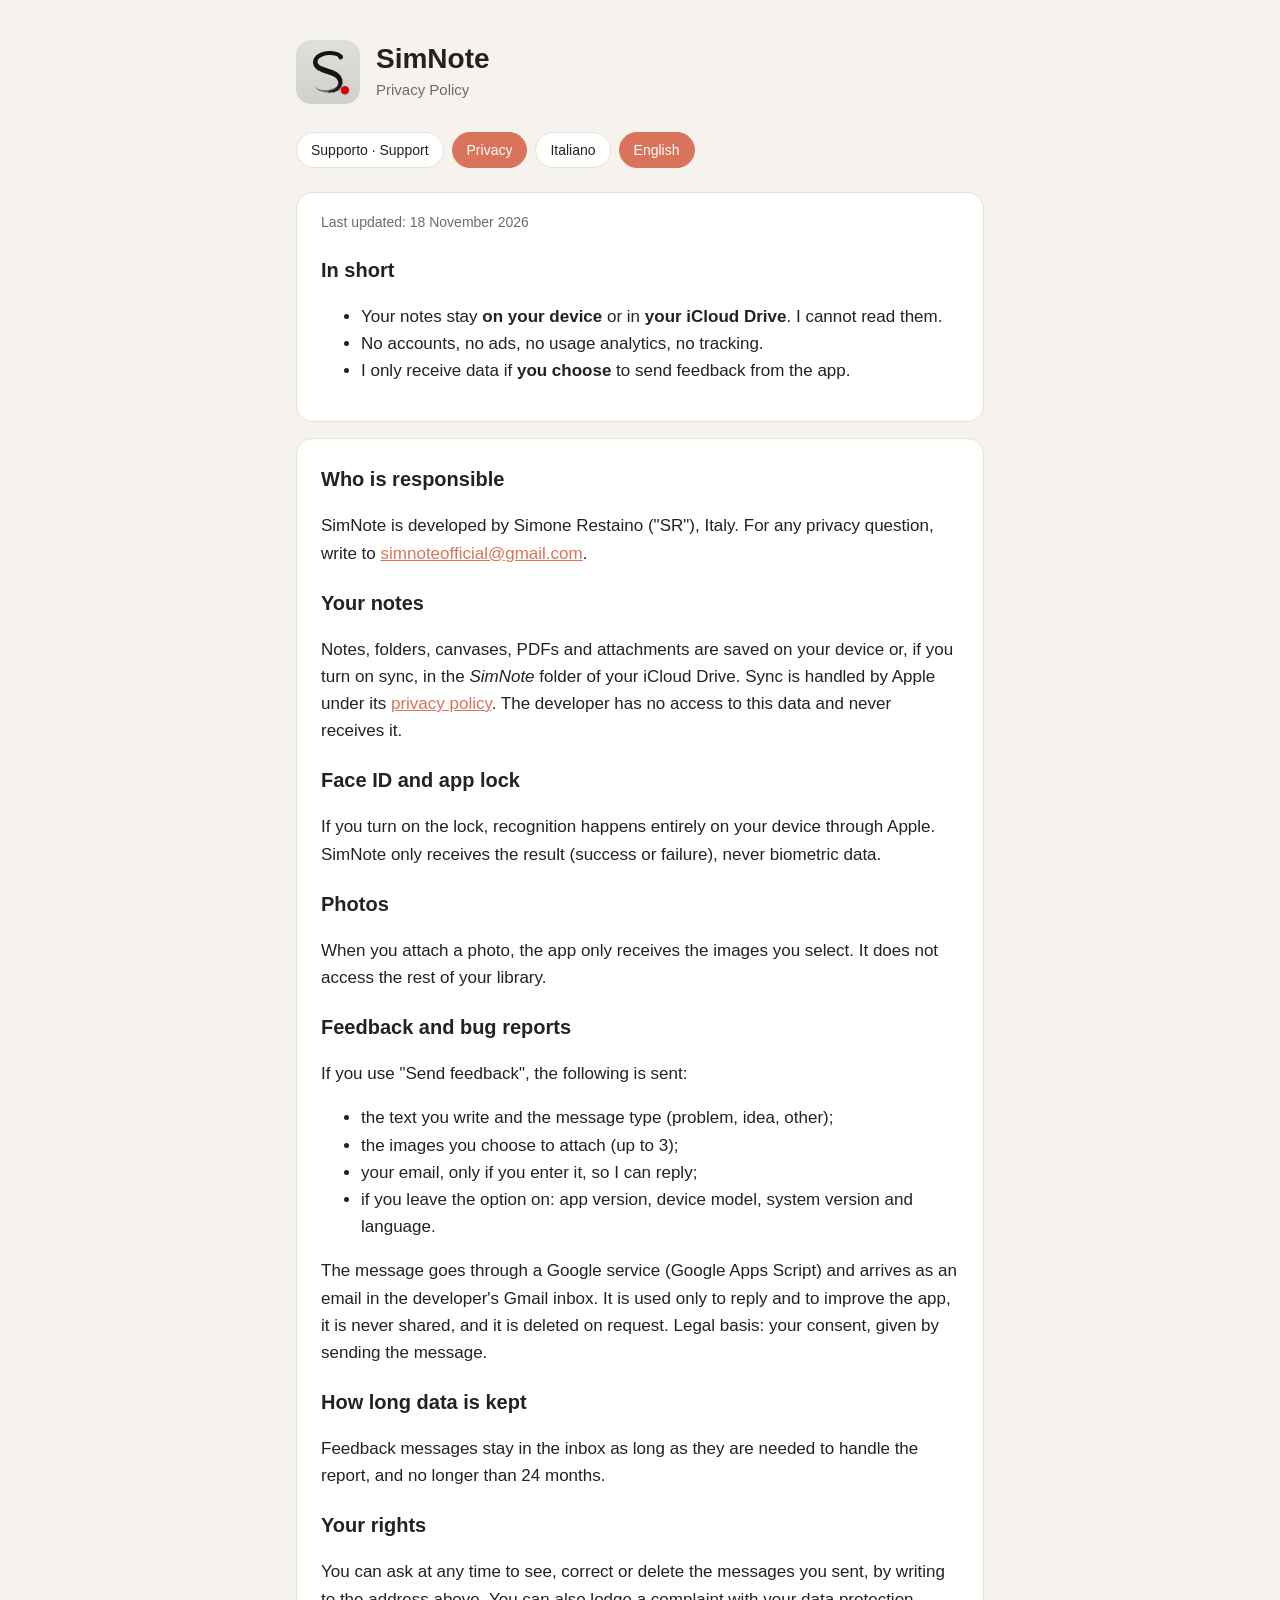
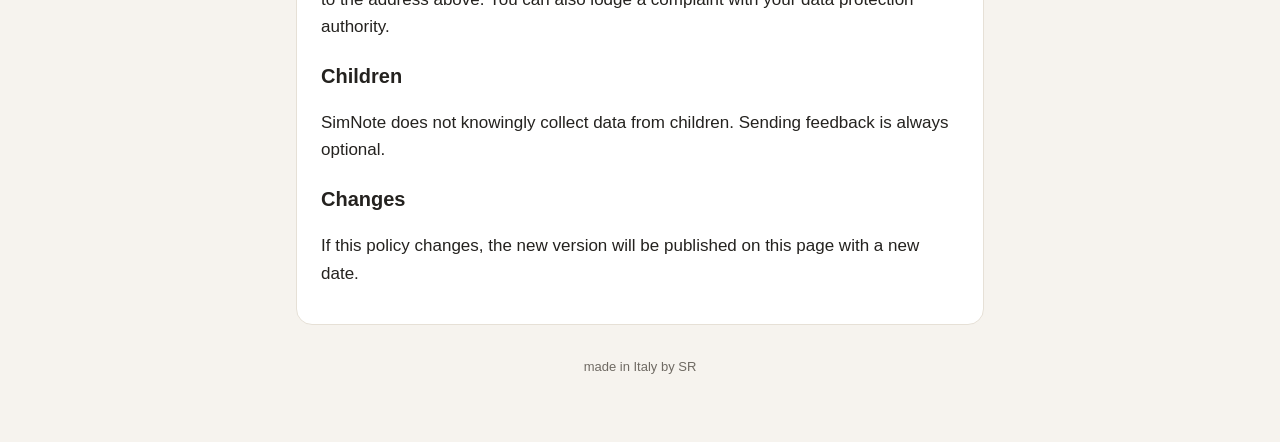
==== privacy.html @ 3bf7bce7 "SimNote website" ====
<!doctype html>
<html data-lang="en">
<head>
<meta charset="utf-8">
<meta name="viewport" content="width=device-width, initial-scale=1">
<title>SimNote · Privacy</title>
<link rel="icon" href="icon.png">
<link rel="stylesheet" href="style.css">
<script src="lang.js"></script>
</head>
<body>
<main>
  <header>
    <img src="icon.png" alt="">
    <div>
      <h1>SimNote</h1>
      <p><span lang="it">Informativa sulla privacy</span><span lang="en">Privacy Policy</span></p>
    </div>
  </header>
  <nav>
    <a href="index.html">Supporto · Support</a>
    <a href="privacy.html" class="on">Privacy</a>
    <button data-set="it" onclick="setLang('it')">Italiano</button>
    <button data-set="en" onclick="setLang('en')">English</button>
  </nav>

  <div lang="it">
  <section>
    <p class="muted">Ultimo aggiornamento: 18 novembre 2026</p>
    <h2>In breve</h2>
    <ul>
      <li>Le tue note restano <strong>sul tuo dispositivo</strong> o nel <strong>tuo iCloud Drive</strong>. Io non posso leggerle.</li>
      <li>Nessun account, nessuna pubblicità, nessuna statistica d'uso, nessun tracciamento.</li>
      <li>Ricevo dati solo se <strong>scegli tu</strong> di inviarmi un feedback dall'app.</li>
    </ul>
  </section>
  <section>
    <h2>Chi è il titolare</h2>
    <p>SimNote è sviluppata da Simone Restaino ("SR"), Italia. Per qualsiasi domanda sulla privacy scrivi a <a href="mailto:simnoteofficial@gmail.com">simnoteofficial@gmail.com</a>.</p>

    <h2>Le tue note</h2>
    <p>Note, cartelle, lavagne, PDF e allegati vengono salvati nella memoria del dispositivo oppure, se attivi la sincronizzazione, nella cartella <em>SimNote</em> del tuo iCloud Drive. La sincronizzazione è gestita da Apple secondo la sua <a href="https://www.apple.com/legal/privacy/">informativa</a>. Lo sviluppatore non ha accesso a questi dati e non li riceve mai.</p>

    <h2>Face ID e blocco dell'app</h2>
    <p>Se attivi il blocco, il riconoscimento avviene interamente sul dispositivo tramite Apple. SimNote riceve solo l'esito (riuscito o no), mai dati biometrici.</p>

    <h2>Foto</h2>
    <p>Quando alleghi una foto, l'app riceve solo le immagini che selezioni. Non accede al resto della tua libreria.</p>

    <h2>Feedback e segnalazioni</h2>
    <p>Se usi "Invia un feedback", vengono inviati:</p>
    <ul>
      <li>il testo che scrivi e il tipo di messaggio (problema, idea, altro);</li>
      <li>le immagini che scegli di allegare (fino a 3);</li>
      <li>la tua email, solo se la inserisci, per poterti rispondere;</li>
      <li>se lasci attiva l'opzione: versione dell'app, modello del dispositivo, versione del sistema e lingua.</li>
    </ul>
    <p>Il messaggio passa da un servizio di Google (Google Apps Script) e arriva come email alla casella dello sviluppatore su Gmail. Viene usato solo per rispondere e migliorare l'app, non viene ceduto a nessuno e viene cancellato su richiesta. Base giuridica: il tuo consenso, dato inviando il messaggio.</p>

    <h2>Quanto conservo i dati</h2>
    <p>I messaggi di feedback restano nella casella email finché servono a gestire la segnalazione, e comunque non oltre 24 mesi.</p>

    <h2>I tuoi diritti</h2>
    <p>Puoi chiedere in qualsiasi momento di vedere, correggere o cancellare i messaggi che mi hai inviato, scrivendo all'indirizzo qui sopra. Puoi anche presentare reclamo al Garante per la protezione dei dati personali.</p>

    <h2>Minori</h2>
    <p>SimNote non raccoglie consapevolmente dati di minori. L'invio del feedback è sempre facoltativo.</p>

    <h2>Modifiche</h2>
    <p>Se questa informativa cambia, la nuova versione sarà pubblicata su questa pagina con una nuova data.</p>
  </section>
  </div>

  <div lang="en">
  <section>
    <p class="muted">Last updated: 18 November 2026</p>
    <h2>In short</h2>
    <ul>
      <li>Your notes stay <strong>on your device</strong> or in <strong>your iCloud Drive</strong>. I cannot read them.</li>
      <li>No accounts, no ads, no usage analytics, no tracking.</li>
      <li>I only receive data if <strong>you choose</strong> to send feedback from the app.</li>
    </ul>
  </section>
  <section>
    <h2>Who is responsible</h2>
    <p>SimNote is developed by Simone Restaino ("SR"), Italy. For any privacy question, write to <a href="mailto:simnoteofficial@gmail.com">simnoteofficial@gmail.com</a>.</p>

    <h2>Your notes</h2>
    <p>Notes, folders, canvases, PDFs and attachments are saved on your device or, if you turn on sync, in the <em>SimNote</em> folder of your iCloud Drive. Sync is handled by Apple under its <a href="https://www.apple.com/legal/privacy/">privacy policy</a>. The developer has no access to this data and never receives it.</p>

    <h2>Face ID and app lock</h2>
    <p>If you turn on the lock, recognition happens entirely on your device through Apple. SimNote only receives the result (success or failure), never biometric data.</p>

    <h2>Photos</h2>
    <p>When you attach a photo, the app only receives the images you select. It does not access the rest of your library.</p>

    <h2>Feedback and bug reports</h2>
    <p>If you use "Send feedback", the following is sent:</p>
    <ul>
      <li>the text you write and the message type (problem, idea, other);</li>
      <li>the images you choose to attach (up to 3);</li>
      <li>your email, only if you enter it, so I can reply;</li>
      <li>if you leave the option on: app version, device model, system version and language.</li>
    </ul>
    <p>The message goes through a Google service (Google Apps Script) and arrives as an email in the developer's Gmail inbox. It is used only to reply and to improve the app, it is never shared, and it is deleted on request. Legal basis: your consent, given by sending the message.</p>

    <h2>How long data is kept</h2>
    <p>Feedback messages stay in the inbox as long as they are needed to handle the report, and no longer than 24 months.</p>

    <h2>Your rights</h2>
    <p>You can ask at any time to see, correct or delete the messages you sent, by writing to the address above. You can also lodge a complaint with your data protection authority.</p>

    <h2>Children</h2>
    <p>SimNote does not knowingly collect data from children. Sending feedback is always optional.</p>

    <h2>Changes</h2>
    <p>If this policy changes, the new version will be published on this page with a new date.</p>
  </section>
  </div>

  <footer>made in Italy by SR</footer>
</main>
</body>
</html>
---- style.css ----
:root {
  --bg: #f6f3ee; --card: #ffffff; --text: #24221f; --muted: #6f6a63;
  --line: #e6e0d6; --accent: #d9735a;
}
@media (prefers-color-scheme: dark) {
  :root { --bg: #15161a; --card: #1e2026; --text: #ece8e1; --muted: #a29d95; --line: #2c2f37; --accent: #f0957a; }
}
* { box-sizing: border-box; }
body {
  margin: 0; background: var(--bg); color: var(--text);
  font: 17px/1.6 -apple-system, BlinkMacSystemFont, "Segoe UI", Helvetica, Arial, sans-serif;
}
main { max-width: 720px; margin: 0 auto; padding: 40px 16px 64px; }
header { display: flex; align-items: center; gap: 16px; margin-bottom: 28px; }
header img { width: 64px; height: 64px; border-radius: 15px; }
header h1 { margin: 0; font-size: 28px; line-height: 1.2; }
header p { margin: 2px 0 0; color: var(--muted); font-size: 15px; }
nav { display: flex; gap: 8px; flex-wrap: wrap; margin-bottom: 24px; }
nav a, nav button {
  font: inherit; font-size: 14px; padding: 6px 14px; border-radius: 999px;
  border: 1px solid var(--line); background: var(--card); color: var(--text);
  text-decoration: none; cursor: pointer;
}
nav .on { background: var(--accent); border-color: var(--accent); color: #fff; }
section { background: var(--card); border: 1px solid var(--line); border-radius: 16px; padding: 4px 24px 20px; margin-bottom: 16px; }
h2 { font-size: 20px; margin: 20px 0 6px; }
h3 { font-size: 17px; margin: 18px 0 4px; }
p, li { color: var(--text); }
.muted { color: var(--muted); font-size: 14px; }
a { color: var(--accent); }
footer { text-align: center; color: var(--muted); font-size: 13px; margin-top: 32px; font-family: Arial, sans-serif; }
html[data-lang="it"] main [lang="en"], html[data-lang="en"] main [lang="it"] { display: none; }

.buttons { display: flex; gap: 10px; flex-wrap: wrap; margin: 14px 0 6px; }
.btn { display: inline-block; padding: 10px 18px; border-radius: 999px; background: var(--accent); color: #fff; text-decoration: none; font-weight: 600; font-size: 15px; }
.btn.alt { background: var(--text); color: var(--bg); }
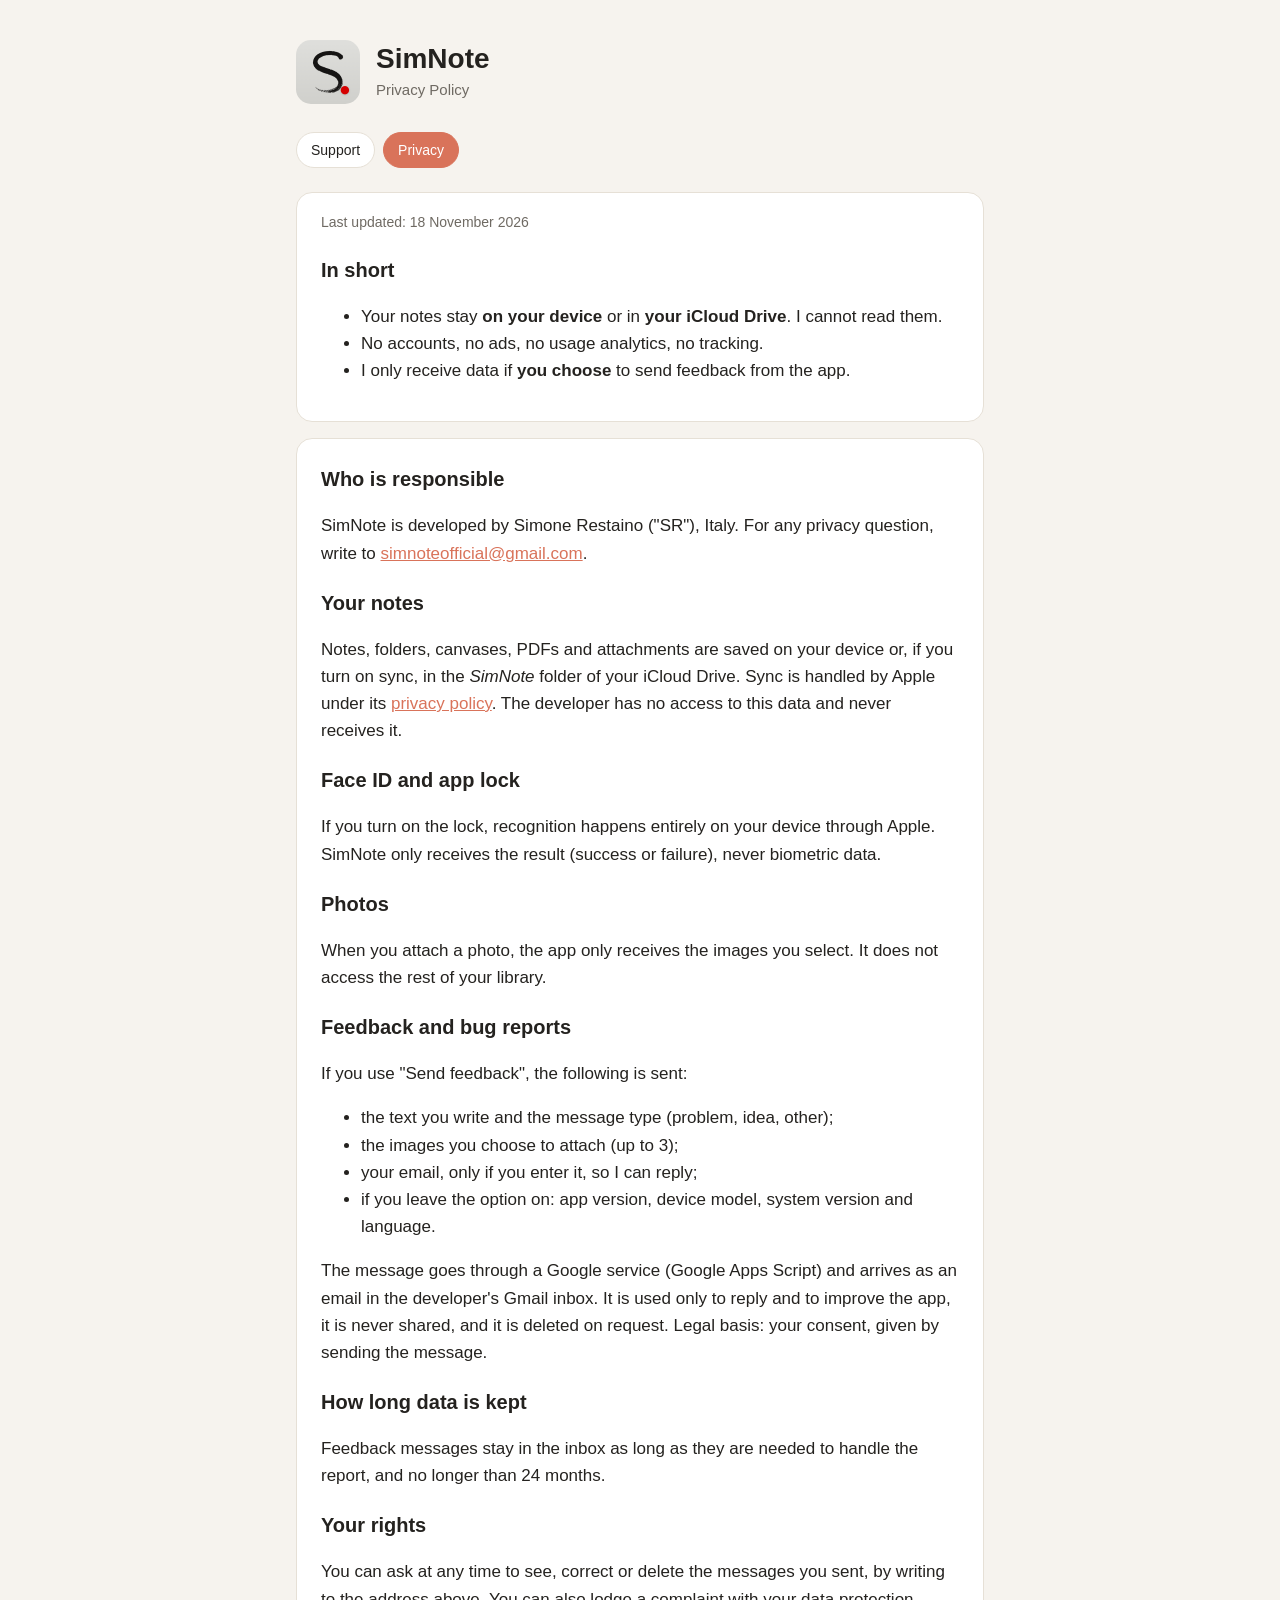
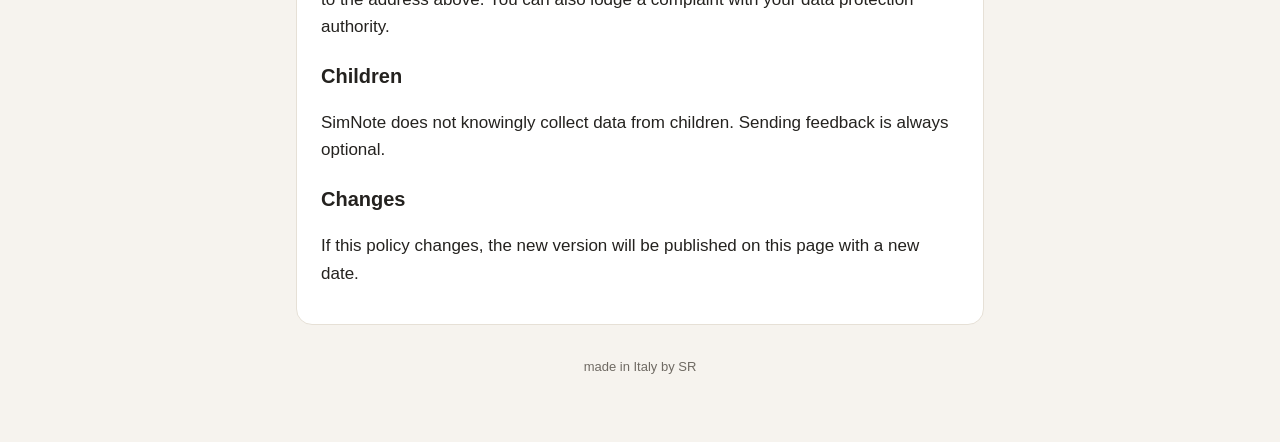
==== commit ad60fe91: "English only; TestFlight link" ====
--- a/privacy.html
+++ b/privacy.html
@@ -1,12 +1,11 @@
 <!doctype html>
-<html data-lang="en">
+<html lang="en">
 <head>
 <meta charset="utf-8">
 <meta name="viewport" content="width=device-width, initial-scale=1">
 <title>SimNote · Privacy</title>
 <link rel="icon" href="icon.png">
 <link rel="stylesheet" href="style.css">
-<script src="lang.js"></script>
 </head>
 <body>
 <main>
@@ -14,64 +13,15 @@
     <img src="icon.png" alt="">
     <div>
       <h1>SimNote</h1>
-      <p><span lang="it">Informativa sulla privacy</span><span lang="en">Privacy Policy</span></p>
+      <p>Privacy Policy</p>
     </div>
   </header>
   <nav>
-    <a href="index.html">Supporto · Support</a>
+    <a href="index.html">Support</a>
     <a href="privacy.html" class="on">Privacy</a>
-    <button data-set="it" onclick="setLang('it')">Italiano</button>
-    <button data-set="en" onclick="setLang('en')">English</button>
   </nav>
 
-  <div lang="it">
-  <section>
-    <p class="muted">Ultimo aggiornamento: 18 novembre 2026</p>
-    <h2>In breve</h2>
-    <ul>
-      <li>Le tue note restano <strong>sul tuo dispositivo</strong> o nel <strong>tuo iCloud Drive</strong>. Io non posso leggerle.</li>
-      <li>Nessun account, nessuna pubblicità, nessuna statistica d'uso, nessun tracciamento.</li>
-      <li>Ricevo dati solo se <strong>scegli tu</strong> di inviarmi un feedback dall'app.</li>
-    </ul>
-  </section>
-  <section>
-    <h2>Chi è il titolare</h2>
-    <p>SimNote è sviluppata da Simone Restaino ("SR"), Italia. Per qualsiasi domanda sulla privacy scrivi a <a href="mailto:simnoteofficial@gmail.com">simnoteofficial@gmail.com</a>.</p>
 
-    <h2>Le tue note</h2>
-    <p>Note, cartelle, lavagne, PDF e allegati vengono salvati nella memoria del dispositivo oppure, se attivi la sincronizzazione, nella cartella <em>SimNote</em> del tuo iCloud Drive. La sincronizzazione è gestita da Apple secondo la sua <a href="https://www.apple.com/legal/privacy/">informativa</a>. Lo sviluppatore non ha accesso a questi dati e non li riceve mai.</p>
-
-    <h2>Face ID e blocco dell'app</h2>
-    <p>Se attivi il blocco, il riconoscimento avviene interamente sul dispositivo tramite Apple. SimNote riceve solo l'esito (riuscito o no), mai dati biometrici.</p>
-
-    <h2>Foto</h2>
-    <p>Quando alleghi una foto, l'app riceve solo le immagini che selezioni. Non accede al resto della tua libreria.</p>
-
-    <h2>Feedback e segnalazioni</h2>
-    <p>Se usi "Invia un feedback", vengono inviati:</p>
-    <ul>
-      <li>il testo che scrivi e il tipo di messaggio (problema, idea, altro);</li>
-      <li>le immagini che scegli di allegare (fino a 3);</li>
-      <li>la tua email, solo se la inserisci, per poterti rispondere;</li>
-      <li>se lasci attiva l'opzione: versione dell'app, modello del dispositivo, versione del sistema e lingua.</li>
-    </ul>
-    <p>Il messaggio passa da un servizio di Google (Google Apps Script) e arriva come email alla casella dello sviluppatore su Gmail. Viene usato solo per rispondere e migliorare l'app, non viene ceduto a nessuno e viene cancellato su richiesta. Base giuridica: il tuo consenso, dato inviando il messaggio.</p>
-
-    <h2>Quanto conservo i dati</h2>
-    <p>I messaggi di feedback restano nella casella email finché servono a gestire la segnalazione, e comunque non oltre 24 mesi.</p>
-
-    <h2>I tuoi diritti</h2>
-    <p>Puoi chiedere in qualsiasi momento di vedere, correggere o cancellare i messaggi che mi hai inviato, scrivendo all'indirizzo qui sopra. Puoi anche presentare reclamo al Garante per la protezione dei dati personali.</p>
-
-    <h2>Minori</h2>
-    <p>SimNote non raccoglie consapevolmente dati di minori. L'invio del feedback è sempre facoltativo.</p>
-
-    <h2>Modifiche</h2>
-    <p>Se questa informativa cambia, la nuova versione sarà pubblicata su questa pagina con una nuova data.</p>
-  </section>
-  </div>
-
-  <div lang="en">
   <section>
     <p class="muted">Last updated: 18 November 2026</p>
     <h2>In short</h2>
@@ -116,7 +66,6 @@
     <h2>Changes</h2>
     <p>If this policy changes, the new version will be published on this page with a new date.</p>
   </section>
-  </div>
 
   <footer>made in Italy by SR</footer>
 </main>
--- a/style.css
+++ b/style.css
@@ -29,7 +29,6 @@
 .muted { color: var(--muted); font-size: 14px; }
 a { color: var(--accent); }
 footer { text-align: center; color: var(--muted); font-size: 13px; margin-top: 32px; font-family: Arial, sans-serif; }
-html[data-lang="it"] main [lang="en"], html[data-lang="en"] main [lang="it"] { display: none; }
 
 .buttons { display: flex; gap: 10px; flex-wrap: wrap; margin: 14px 0 6px; }
 .btn { display: inline-block; padding: 10px 18px; border-radius: 999px; background: var(--accent); color: #fff; text-decoration: none; font-weight: 600; font-size: 15px; }
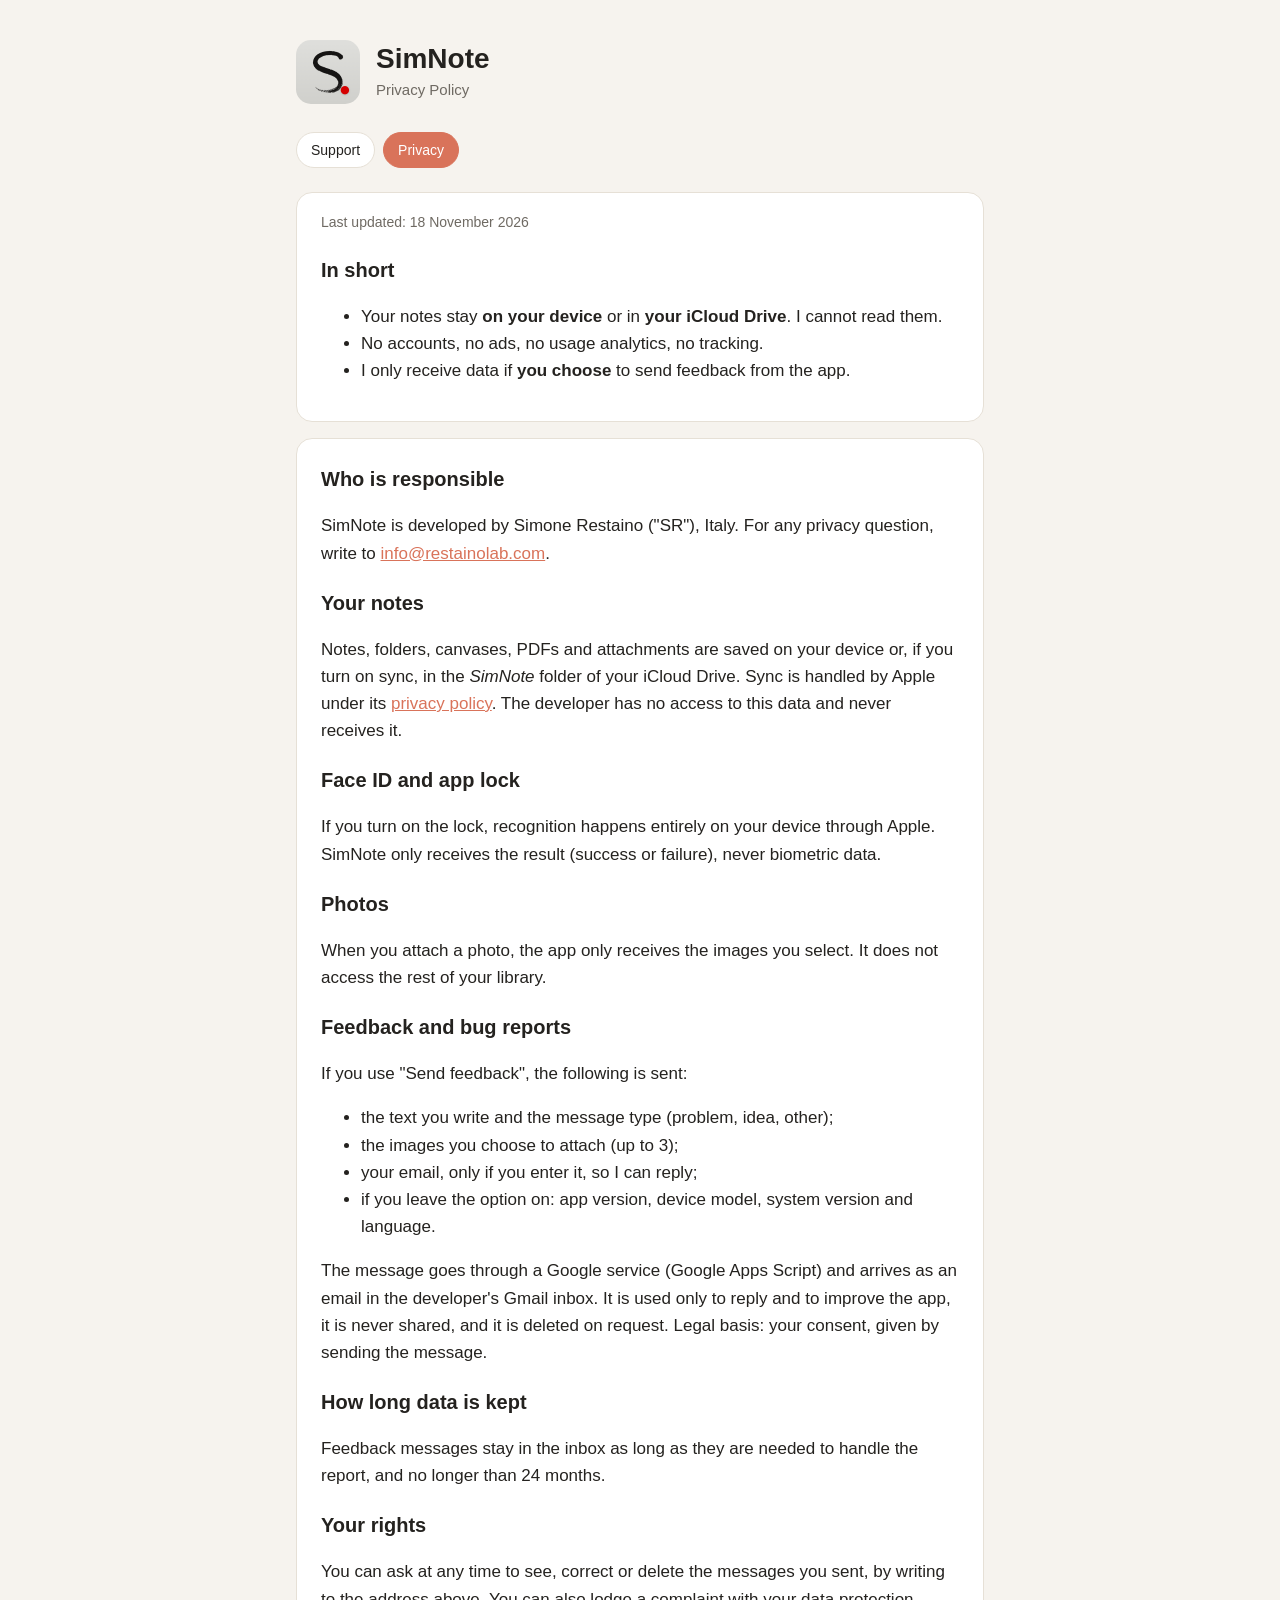
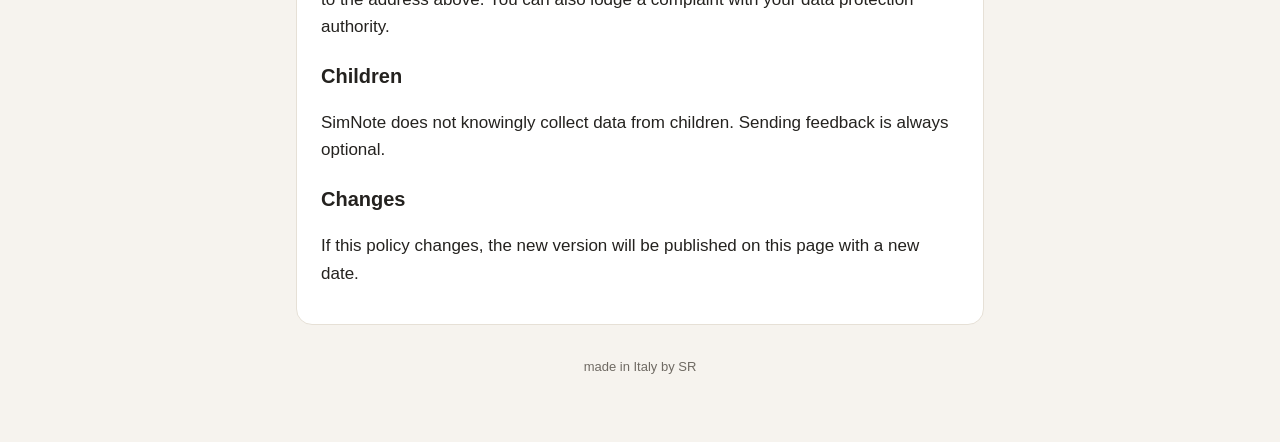
==== commit b63aa598: "Support email: info@restainolab.com" ====
--- a/privacy.html
+++ b/privacy.html
@@ -33,7 +33,7 @@
   </section>
   <section>
     <h2>Who is responsible</h2>
-    <p>SimNote is developed by Simone Restaino ("SR"), Italy. For any privacy question, write to <a href="mailto:simnoteofficial@gmail.com">simnoteofficial@gmail.com</a>.</p>
+    <p>SimNote is developed by Simone Restaino ("SR"), Italy. For any privacy question, write to <a href="mailto:info@restainolab.com">info@restainolab.com</a>.</p>
 
     <h2>Your notes</h2>
     <p>Notes, folders, canvases, PDFs and attachments are saved on your device or, if you turn on sync, in the <em>SimNote</em> folder of your iCloud Drive. Sync is handled by Apple under its <a href="https://www.apple.com/legal/privacy/">privacy policy</a>. The developer has no access to this data and never receives it.</p>
